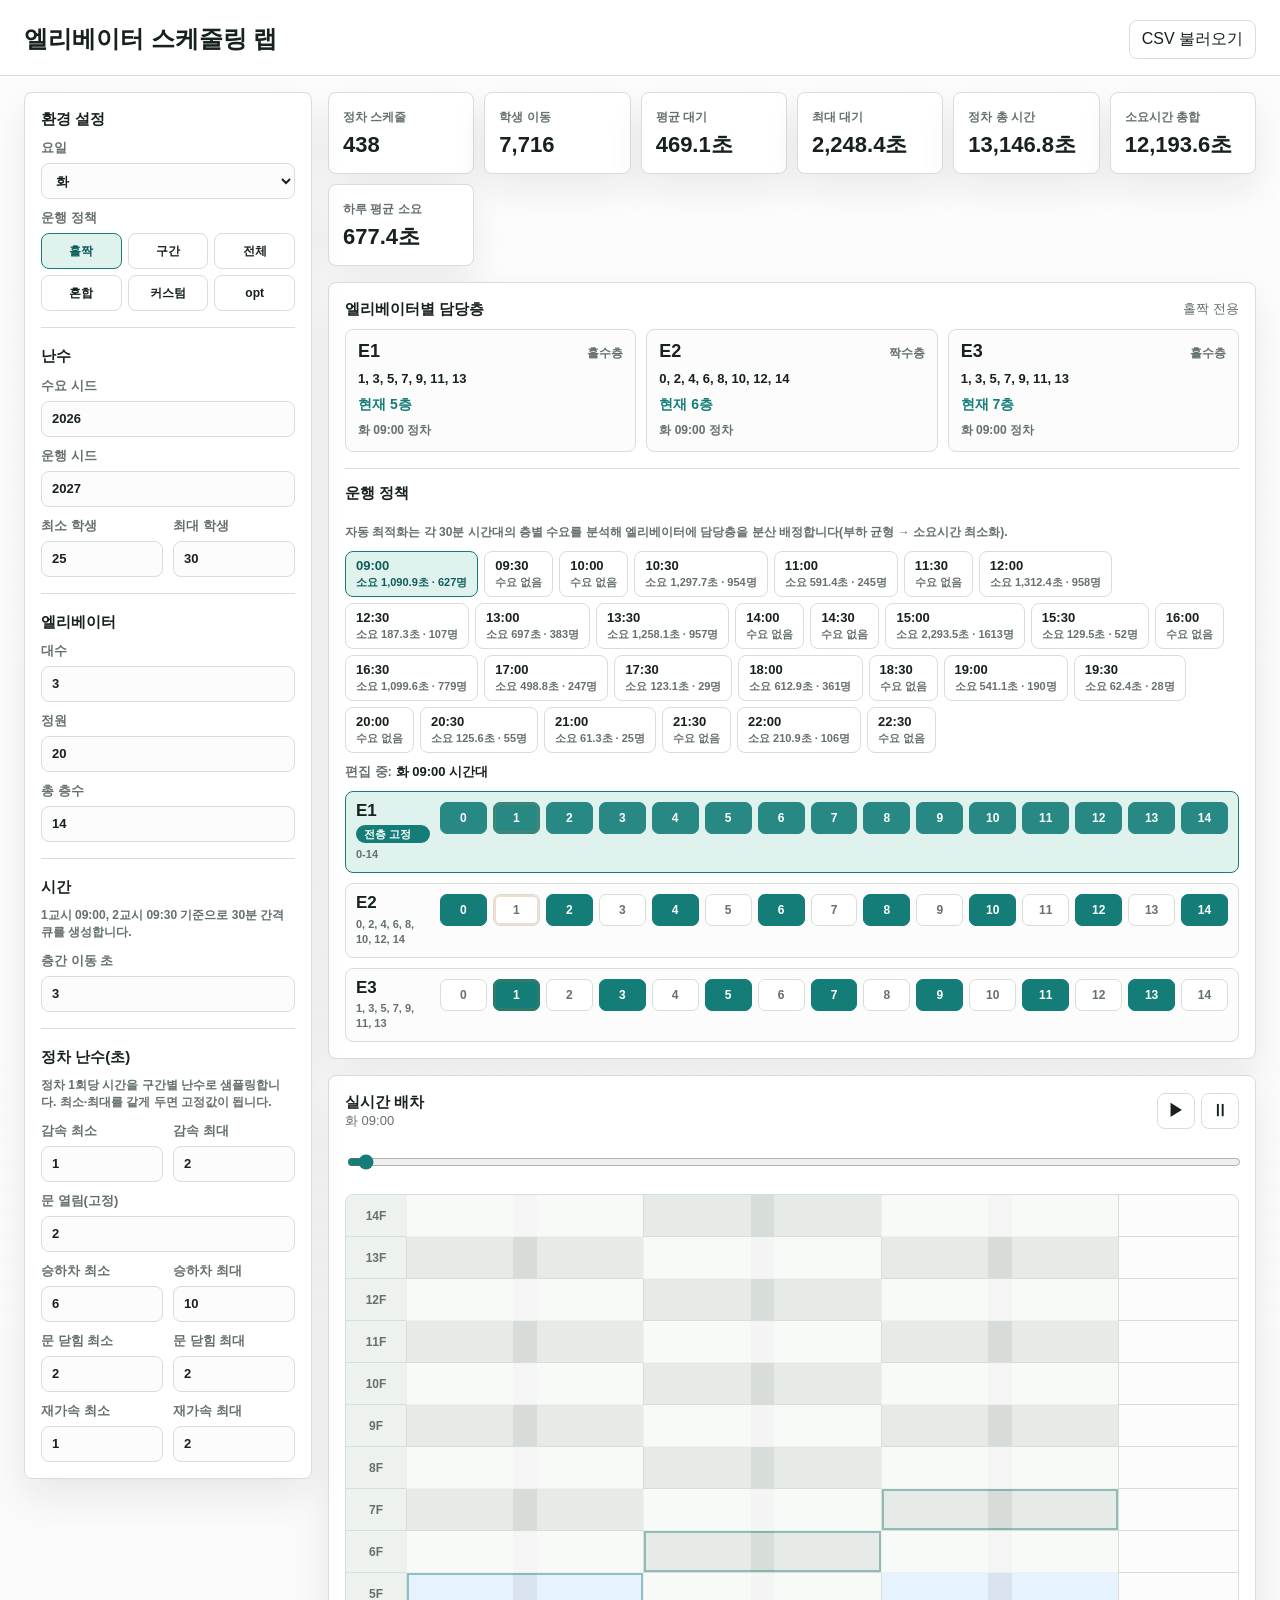
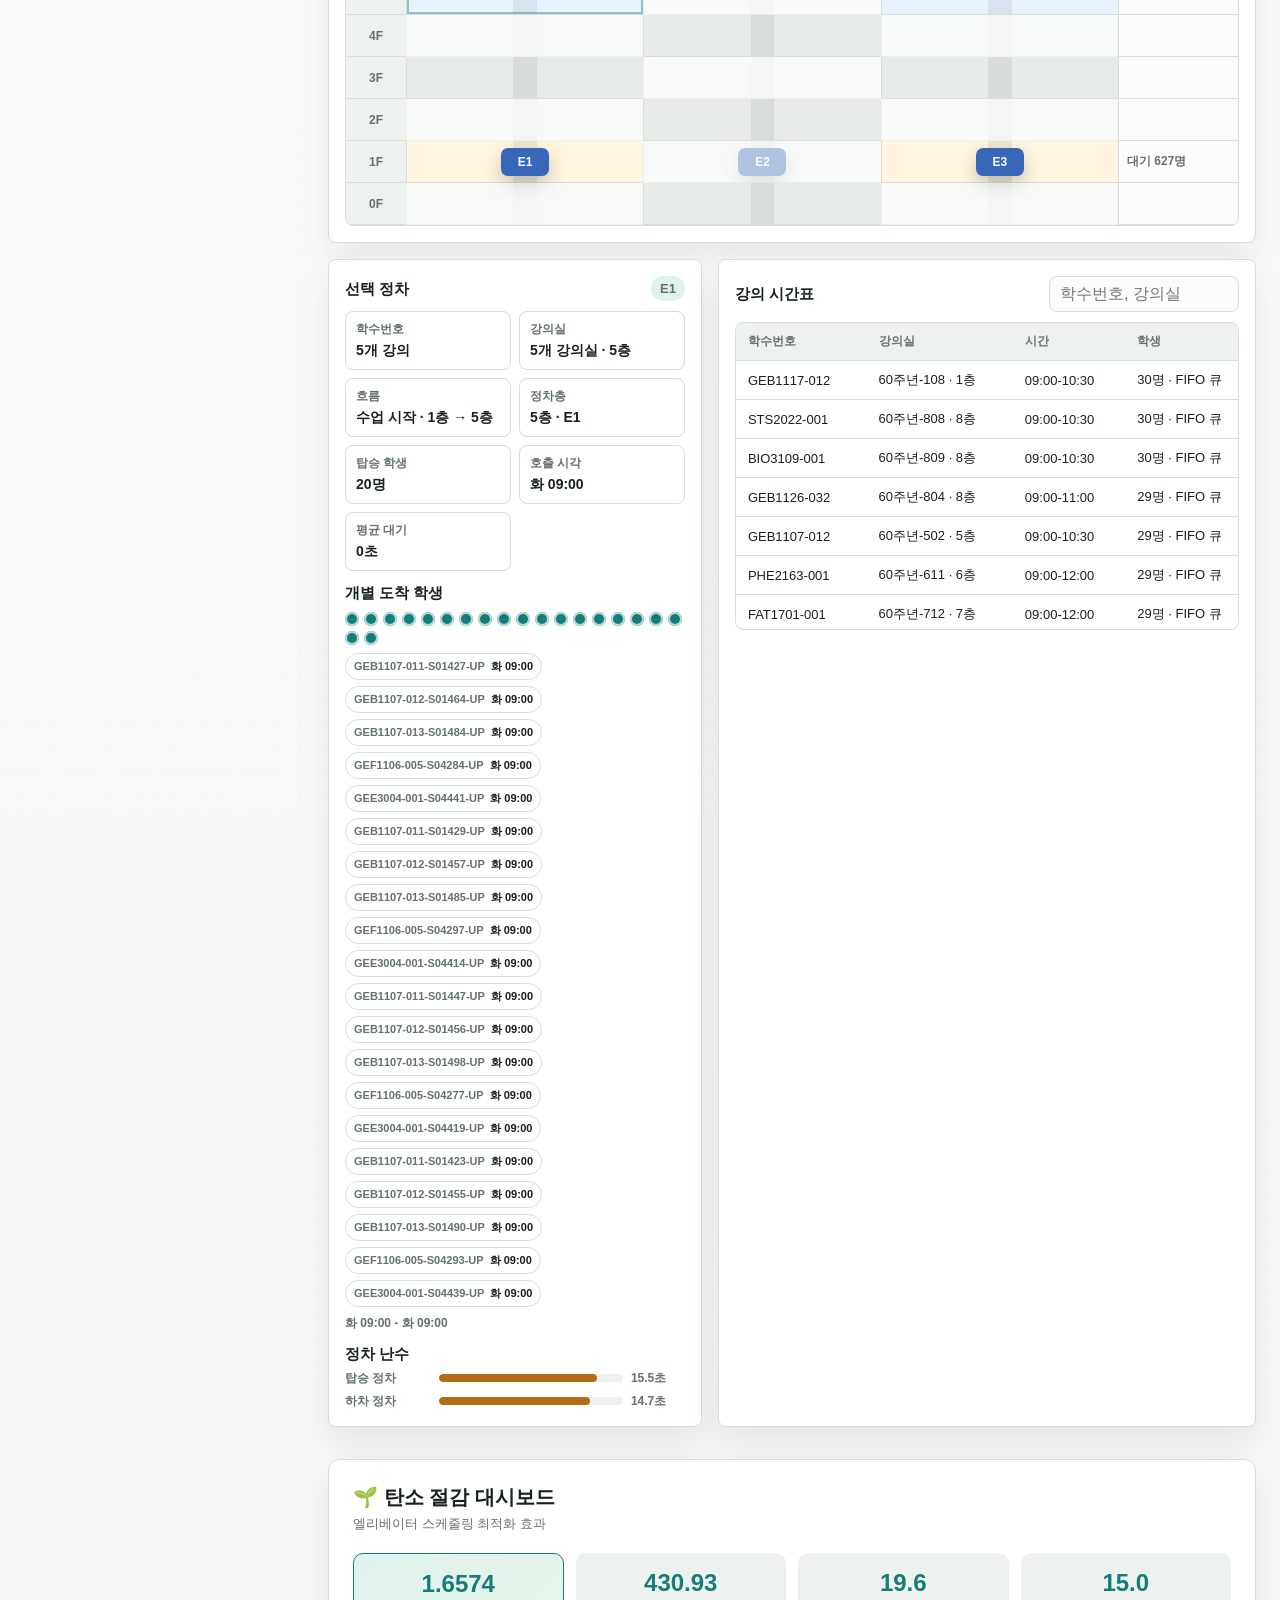
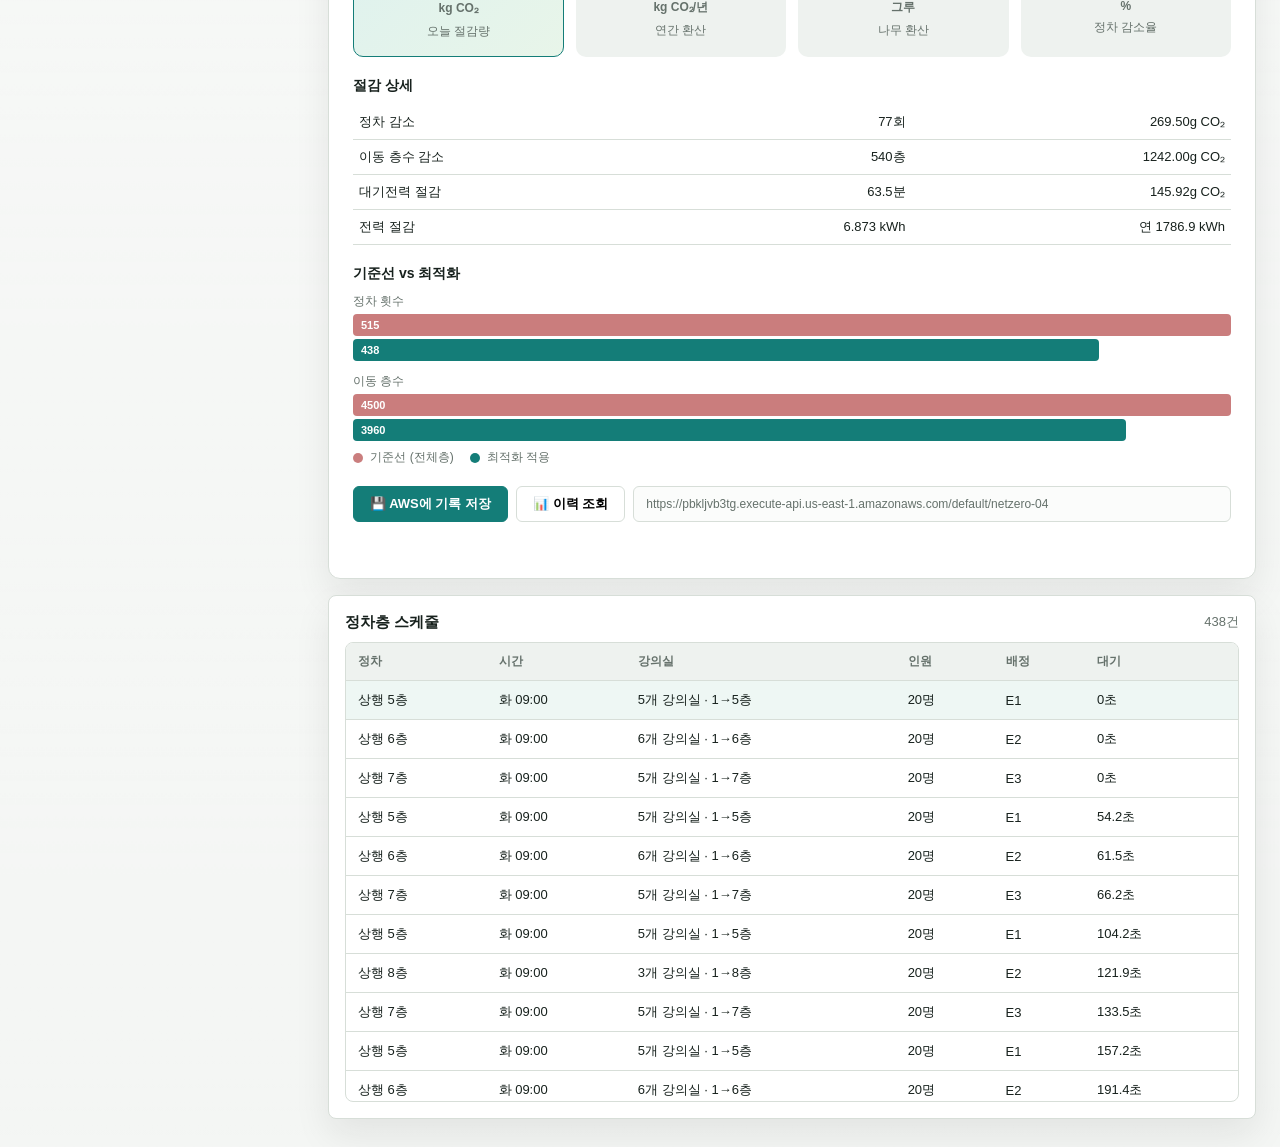
==== src/index.html @ 2a1f19ce "Deploy static site to GitHub Pages" ====
<!doctype html>
<html lang="ko">
  <head>
    <meta charset="utf-8" />
    <meta name="viewport" content="width=device-width, initial-scale=1" />
    <title>엘리베이터 스케줄링 랩</title>
    <link rel="stylesheet" href="styles.css" />
  </head>
  <body>
    <div class="app-shell">
      <header class="topbar">
        <div>
          <h1>엘리베이터 스케줄링 랩</h1>
        </div>
        <div class="top-actions">
          <label class="file-loader">
            <input id="csvFile" type="file" accept=".csv,text/csv" />
            CSV 불러오기
          </label>
        </div>
      </header>

      <main class="workspace">
        <aside class="controls-panel" aria-label="시뮬레이션 설정">
          <section class="control-group">
            <h2>환경 설정</h2>
            <label> 
              요일
              <select id="daySelect">
                <option value="월">월</option>
                <option value="화" selected>화</option>
                <option value="수">수</option>
                <option value="목">목</option>
                <option value="금">금</option>
              </select>
            </label>

            <fieldset>
              <legend>운행 정책</legend>
              <div class="segmented" id="policyButtons">
                <button type="button" data-policy="odd_even" class="active">홀짝</button>
                <button type="button" data-policy="zone">구간</button>
                <button type="button" data-policy="all">전체</button>
                <button type="button" data-policy="priority">혼합</button>
                <button type="button" data-policy="custom">커스텀</button>
                <button type="button" data-policy="opt">opt</button>
              </div>
            </fieldset>
          </section>

          <section class="control-group">
            <h2>난수</h2>
            <label>
              수요 시드
              <input id="seedInput" type="number" value="2026" min="1" step="1" />
            </label>
            <label>
              운행 시드
              <input id="serviceSeedInput" type="number" value="2027" min="1" step="1" />
            </label>
            <div class="range-row">
              <label>
                최소 학생
                <input id="minStudentsInput" type="number" value="25" min="1" max="60" />
              </label>
              <label>
                최대 학생
                <input id="maxStudentsInput" type="number" value="30" min="1" max="80" />
              </label>
            </div>
          </section>

          <section class="control-group">
            <h2>엘리베이터</h2>
            <label>
              대수
              <input id="elevatorCountInput" type="number" value="3" min="1" max="8" />
            </label>
            <label>
              정원
              <input id="capacityInput" type="number" value="20" min="1" max="30" />
            </label>
            <label>
              총 층수
              <input id="totalFloorsInput" type="number" value="14" min="2" max="30" />
            </label>
          </section>

          <section class="control-group">
            <h2>시간</h2>
            <p class="model-note">1교시 09:00, 2교시 09:30 기준으로 30분 간격 큐를 생성합니다.</p>
            <label>
              층간 이동 초
              <input id="travelSecondsInput" type="number" value="3" min="3" max="60" />
            </label>
          </section>

          <section class="control-group">
            <h2>정차 난수(초)</h2>
            <p class="model-note">정차 1회당 시간을 구간별 난수로 샘플링합니다. 최소·최대를 같게 두면 고정값이 됩니다.</p>
            <div class="range-row">
              <label>
                감속 최소
                <input id="decelMinInput" type="number" value="1" min="0" max="60" step="0.5" />
              </label>
              <label>
                감속 최대
                <input id="decelMaxInput" type="number" value="2" min="0" max="60" step="0.5" />
              </label>
            </div>
            <label>
              문 열림(고정)
              <input id="doorOpenInput" type="number" value="2" min="0" max="60" step="0.5" />
            </label>
            <div class="range-row">
              <label>
                승하차 최소
                <input id="transferMinInput" type="number" value="6" min="0" max="120" step="0.5" />
              </label>
              <label>
                승하차 최대
                <input id="transferMaxInput" type="number" value="10" min="0" max="120" step="0.5" />
              </label>
            </div>
            <div class="range-row">
              <label>
                문 닫힘 최소
                <input id="doorCloseMinInput" type="number" value="2" min="0" max="60" step="0.5" />
              </label>
              <label>
                문 닫힘 최대
                <input id="doorCloseMaxInput" type="number" value="2" min="0" max="60" step="0.5" />
              </label>
            </div>
            <div class="range-row">
              <label>
                재가속 최소
                <input id="reaccelMinInput" type="number" value="1" min="0" max="60" step="0.5" />
              </label>
              <label>
                재가속 최대
                <input id="reaccelMaxInput" type="number" value="2" min="0" max="60" step="0.5" />
              </label>
            </div>
          </section>
        </aside>

        <section class="main-stage">
          <div class="metrics-grid" id="metricsGrid"></div>

          <section class="policy-panel">
            <div class="panel-header compact">
              <h2>엘리베이터별 담당층</h2>
              <span id="policyName">-</span>
            </div>
            <div id="elevatorPolicyGrid" class="elevator-policy-grid"></div>
            <div class="policy-editor-block">
              <div class="panel-header compact">
                <h2>운행 정책</h2>
                <div class="custom-actions">
                </div>
              </div>
              <p class="model-note">자동 최적화는 각 30분 시간대의 층별 수요를 분석해 엘리베이터에 담당층을 분산 배정합니다(부하 균형 → 소요시간 최소화).</p>
              <div id="policyEditor" class="policy-editor"></div>
            </div>
          </section>

          <section class="visual-panel">
            <div class="panel-header">
              <div>
                <h2>실시간 배차</h2>
                <p id="currentTimeLabel">-</p>
              </div>
              <div class="playback-controls">
                <button id="playButton" type="button" aria-label="재생">▶</button>
                <button id="pauseButton" type="button" aria-label="정지">Ⅱ</button>
              </div>
            </div>
            <input id="timeSlider" class="time-slider" type="range" min="0" max="1" value="0" />
            <div id="buildingGrid" class="building-grid" aria-label="층별 엘리베이터 위치"></div>
          </section>

          <section class="detail-grid">
            <article class="detail-panel">
              <div class="panel-header compact">
                <h2>선택 정차</h2>
                <span id="selectedBadge" class="status-badge">-</span>
              </div>
              <div id="selectedDetail" class="selected-detail"></div>
            </article>

            <article class="detail-panel">
              <div class="panel-header compact">
                <h2>강의 시간표</h2>
                <input id="courseSearch" class="search-input" type="search" placeholder="학수번호, 강의실" />
              </div>
              <div class="table-wrap compact-table">
                <table>
                  <thead>
                    <tr>
                      <th>학수번호</th>
                      <th>강의실</th>
                      <th>시간</th>
                      <th>학생</th>
                    </tr>
                  </thead>
                  <tbody id="lectureTableBody"></tbody>
                </table>
              </div>
            </article>
          </section>

          <section class="carbon-panel" id="carbonPanel">
            <!-- 탄소 절감 대시보드가 여기에 렌더링됩니다 -->
          </section>

          <section class="assignments-panel">
            <div class="panel-header compact">
              <h2>정차층 스케줄</h2>
              <span id="assignmentCount">0건</span>
            </div>
            <div class="table-wrap">
              <table>
                <thead>
                  <tr>
                    <th>정차</th>
                    <th>시간</th>
                    <th>강의실</th>
                    <th>인원</th>
                    <th>배정</th>
                    <th>대기</th>
                  </tr>
                </thead>
                <tbody id="assignmentTableBody"></tbody>
              </table>
            </div>
          </section>
        </section>
      </main>
    </div>

    <script src="lecture_data.js"></script>
    <script src="optimal_custom.js"></script>
    <script src="carbon.js"></script>
    <script src="app.js"></script>
  </body>
</html>
---- src/styles.css ----
:root {
  --bg: #f4f6f4;
  --surface: #ffffff;
  --surface-soft: #eef2ef;
  --ink: #17211d;
  --muted: #65716b;
  --line: #d7ded8;
  --teal: #147d78;
  --teal-soft: #dff2ee;
  --blue: #3867b7;
  --green: #2f7d45;
  --amber: #b66b16;
  --red: #b44747;
  --shaft: #e6ebe7;
  --shadow: 0 16px 36px rgba(22, 30, 26, 0.08);
  font-family:
    Inter, "Segoe UI", "Noto Sans KR", AppleSDGothicNeo, Arial, sans-serif;
  color: var(--ink);
  background: var(--bg);
}

* {
  box-sizing: border-box;
}

body {
  margin: 0;
  min-width: 320px;
  background:
    linear-gradient(180deg, rgba(255, 255, 255, 0.72), rgba(255, 255, 255, 0)),
    var(--bg);
}

button,
input,
select {
  font: inherit;
}

button {
  cursor: pointer;
}

.app-shell {
  min-height: 100vh;
}

.topbar {
  display: flex;
  align-items: center;
  justify-content: space-between;
  gap: 20px;
  padding: 20px 24px 16px;
  border-bottom: 1px solid var(--line);
  background: rgba(255, 255, 255, 0.88);
  backdrop-filter: blur(12px);
  position: sticky;
  top: 0;
  z-index: 20;
}

.eyebrow {
  margin: 0 0 4px;
  color: var(--teal);
  font-size: 13px;
  font-weight: 700;
}

h1,
h2,
p {
  margin: 0;
}

h1 {
  font-size: 24px;
  line-height: 1.2;
}

h2 {
  font-size: 15px;
  line-height: 1.35;
}

.top-actions {
  display: flex;
  align-items: center;
  gap: 10px;
  flex-wrap: wrap;
  justify-content: flex-end;
}

.file-loader,
.primary-button,
.playback-controls button,
.segmented button {
  min-height: 36px;
  border-radius: 8px;
  border: 1px solid var(--line);
  background: var(--surface);
  color: var(--ink);
  padding: 8px 12px;
}

.file-loader {
  display: inline-flex;
  align-items: center;
  position: relative;
  overflow: hidden;
}

.file-loader input {
  position: absolute;
  inset: 0;
  opacity: 0;
  cursor: pointer;
}

.primary-button {
  border-color: var(--teal);
  background: var(--teal);
  color: #ffffff;
  font-weight: 700;
}

.workspace {
  display: grid;
  grid-template-columns: 288px minmax(0, 1fr);
  gap: 16px;
  padding: 16px 24px 28px;
  align-items: start;
}

.controls-panel,
.visual-panel,
.detail-panel,
.assignments-panel,
.policy-panel,
.metric {
  background: var(--surface);
  border: 1px solid var(--line);
  border-radius: 8px;
  box-shadow: var(--shadow);
  min-width: 0;
}

.controls-panel {
  position: sticky;
  top: 90px;
  padding: 16px;
  display: grid;
  gap: 18px;
}

.control-group {
  display: grid;
  gap: 10px;
  padding-bottom: 16px;
  border-bottom: 1px solid var(--line);
}

.control-group:last-child {
  border-bottom: 0;
  padding-bottom: 0;
}

.control-group label,
fieldset {
  display: grid;
  gap: 6px;
  margin: 0;
  color: var(--muted);
  font-size: 13px;
  font-weight: 700;
}

fieldset {
  border: 0;
  padding: 0;
}

legend {
  padding: 0 0 6px;
}

input,
select {
  min-height: 36px;
  width: 100%;
  border-radius: 8px;
  border: 1px solid var(--line);
  background: #fbfcfb;
  color: var(--ink);
  padding: 7px 10px;
}

input:focus,
select:focus,
button:focus-visible {
  outline: 3px solid rgba(20, 125, 120, 0.22);
  outline-offset: 1px;
}

.range-row {
  display: grid;
  grid-template-columns: 1fr 1fr;
  gap: 10px;
}

.segmented {
  display: grid;
  grid-template-columns: repeat(auto-fit, minmax(72px, 1fr));
  gap: 6px;
}

.segmented button {
  font-size: 12px;
  padding: 7px 8px;
  white-space: nowrap;
}

.segmented button.active {
  border-color: var(--teal);
  background: var(--teal-soft);
  color: #0d5e5b;
  font-weight: 800;
}

.main-stage {
  display: grid;
  gap: 16px;
  min-width: 0;
}

.metrics-grid {
  display: grid;
  grid-template-columns: repeat(auto-fit, minmax(130px, 1fr));
  gap: 10px;
}

.metric {
  min-height: 82px;
  padding: 14px;
  display: grid;
  align-content: center;
  gap: 6px;
}

.metric span {
  color: var(--muted);
  font-size: 12px;
  font-weight: 700;
}

.metric strong {
  font-size: 22px;
  line-height: 1.15;
}

.visual-panel,
.detail-panel,
.assignments-panel,
.policy-panel {
  padding: 16px;
}

.elevator-policy-grid {
  display: grid;
  grid-template-columns: repeat(auto-fit, minmax(140px, 1fr));
  gap: 10px;
}

.elevator-policy-card {
  display: grid;
  gap: 8px;
  min-height: 122px;
  border: 1px solid var(--line);
  border-radius: 8px;
  padding: 12px;
  background: #fbfcfb;
}

.elevator-policy-card > div {
  display: flex;
  align-items: baseline;
  justify-content: space-between;
  gap: 8px;
}

.elevator-policy-card strong {
  font-size: 18px;
  line-height: 1.1;
}

.elevator-policy-card span,
.elevator-policy-card small {
  color: var(--muted);
  font-size: 12px;
  font-weight: 800;
}

.elevator-policy-card p {
  color: var(--ink);
  font-size: 13px;
  font-weight: 800;
  line-height: 1.35;
  min-height: 18px;
}

.elevator-policy-card b {
  color: var(--teal);
  font-size: 14px;
}

.policy-editor-block {
  display: grid;
  gap: 10px;
  margin-top: 16px;
  padding-top: 14px;
  border-top: 1px solid var(--line);
}

.policy-editor {
  display: grid;
  gap: 10px;
}

.custom-actions {
  display: flex;
  align-items: center;
  gap: 10px;
  flex-wrap: wrap;
  justify-content: flex-end;
}

.optimize-button {
  min-height: 32px;
  border: 1px solid var(--teal);
  border-radius: 8px;
  background: var(--teal);
  color: #ffffff;
  padding: 6px 12px;
  font-size: 13px;
  font-weight: 800;
}

.period-tabs {
  display: flex;
  flex-wrap: wrap;
  gap: 6px;
}

.period-tab {
  display: grid;
  gap: 2px;
  min-height: 44px;
  border: 1px solid var(--line);
  border-radius: 8px;
  background: var(--surface);
  color: var(--ink);
  padding: 6px 10px;
  font-size: 13px;
  font-weight: 800;
  text-align: left;
}

.period-tab small {
  color: var(--muted);
  font-size: 11px;
  font-weight: 700;
}

.period-tab.active {
  border-color: var(--teal);
  background: var(--teal-soft);
  color: #0d5e5b;
}

.period-tab.active small {
  color: #0d5e5b;
}

.period-tab.overridden {
  border-color: var(--amber);
}

.period-editing-label {
  display: flex;
  align-items: center;
  justify-content: space-between;
  gap: 10px;
  flex-wrap: wrap;
  color: var(--muted);
  font-size: 13px;
  font-weight: 700;
}

.period-editing-label strong {
  color: var(--ink);
}

.period-reset {
  min-height: 30px;
  border: 1px solid var(--amber);
  border-radius: 7px;
  background: var(--surface);
  color: var(--amber);
  padding: 4px 10px;
  font-size: 12px;
  font-weight: 800;
}

.policy-editor-row {
  display: grid;
  grid-template-columns: 74px minmax(0, 1fr);
  gap: 10px;
  align-items: start;
  border: 1px solid var(--line);
  border-radius: 8px;
  padding: 10px;
  background: #fbfcfb;
}

.policy-editor-label {
  display: grid;
  gap: 4px;
  min-width: 0;
}

.policy-editor-label strong {
  font-size: 17px;
  line-height: 1.1;
}

.policy-editor-label span {
  color: var(--muted);
  font-size: 11px;
  font-weight: 800;
  line-height: 1.35;
  overflow-wrap: anywhere;
}

.floor-toggle-grid {
  display: grid;
  grid-template-columns: repeat(auto-fit, minmax(36px, 1fr));
  gap: 6px;
  min-width: 0;
}

.floor-toggle {
  min-height: 32px;
  border: 1px solid var(--line);
  border-radius: 7px;
  background: var(--surface);
  color: var(--muted);
  padding: 0 4px;
  font-size: 12px;
  font-weight: 900;
}

.floor-toggle.active {
  border-color: var(--teal);
  background: var(--teal);
  color: #ffffff;
}

.floor-toggle.lobby {
  box-shadow: inset 0 0 0 2px rgba(182, 107, 22, 0.22);
}

.floor-toggle:disabled {
  cursor: default;
  opacity: 0.9;
}

.policy-editor-row.universal {
  border-color: var(--teal);
  background: var(--teal-soft);
}

.universal-badge {
  display: inline-block;
  border-radius: 999px;
  background: var(--teal);
  color: #ffffff !important;
  padding: 2px 8px;
  font-size: 11px;
  font-weight: 800;
}

.coverage-warning {
  color: var(--red) !important;
  font-weight: 900;
}

.panel-header {
  display: flex;
  align-items: center;
  justify-content: space-between;
  gap: 14px;
  margin-bottom: 12px;
}

.panel-header p,
.panel-header span {
  color: var(--muted);
  font-size: 13px;
}

.panel-header.compact {
  margin-bottom: 10px;
}

.playback-controls {
  display: flex;
  align-items: center;
  gap: 6px;
}

.playback-controls button {
  width: 38px;
  height: 36px;
  padding: 0;
  display: inline-grid;
  place-items: center;
  font-weight: 800;
}

.time-slider {
  accent-color: var(--teal);
  margin-bottom: 14px;
}

.building-grid {
  display: grid;
  grid-template-columns: 60px repeat(var(--elevator-count, 4), minmax(56px, 1fr)) minmax(90px, 120px);
  border: 1px solid var(--line);
  border-radius: 8px;
  overflow: hidden;
  background: #fbfcfb;
}

.floor-cell,
.shaft-cell,
.waiting-cell {
  min-height: 42px;
  border-bottom: 1px solid var(--line);
}

.floor-cell {
  display: grid;
  place-items: center;
  background: var(--surface-soft);
  color: var(--muted);
  font-size: 12px;
  font-weight: 800;
}

.shaft-cell {
  position: relative;
  display: grid;
  place-items: center;
  border-left: 1px solid var(--line);
  background:
    linear-gradient(90deg, transparent 0 45%, rgba(23, 33, 29, 0.07) 45% 55%, transparent 55%),
    var(--shaft);
}

.shaft-cell.highlight-origin {
  background:
    linear-gradient(90deg, transparent 0 45%, rgba(23, 33, 29, 0.07) 45% 55%, transparent 55%),
    #fff4df;
}

.shaft-cell.highlight-destination {
  background:
    linear-gradient(90deg, transparent 0 45%, rgba(23, 33, 29, 0.07) 45% 55%, transparent 55%),
    #e7f2ff;
}

.shaft-cell.out-of-service {
  opacity: 0.38;
  background:
    linear-gradient(90deg, transparent 0 45%, rgba(23, 33, 29, 0.05) 45% 55%, transparent 55%),
    #f4f6f4;
}

.shaft-cell.scheduled-stop {
  box-shadow: inset 0 0 0 2px rgba(20, 125, 120, 0.42);
}

.waiting-cell {
  display: grid;
  align-items: center;
  border-left: 1px solid var(--line);
  padding: 0 8px;
  color: var(--muted);
  font-size: 12px;
  font-weight: 700;
}

.elevator-car {
  width: min(48px, 84%);
  height: 28px;
  border-radius: 7px;
  display: grid;
  place-items: center;
  color: #ffffff;
  font-size: 12px;
  font-weight: 900;
  box-shadow: 0 8px 18px rgba(23, 33, 29, 0.22);
}

.elevator-car.idle {
  background: var(--muted);
}

.elevator-car.moving {
  background: var(--blue);
}

.elevator-car.boarding {
  background: var(--amber);
}

.elevator-car.exiting {
  background: var(--green);
}

.detail-grid {
  display: grid;
  grid-template-columns: minmax(300px, 0.82fr) minmax(360px, 1.18fr);
  gap: 16px;
}

.status-badge {
  border-radius: 999px;
  background: var(--teal-soft);
  color: #0d5e5b;
  padding: 5px 9px;
  font-weight: 800;
}

.selected-detail {
  display: grid;
  gap: 12px;
}

.detail-kv {
  display: grid;
  grid-template-columns: repeat(2, minmax(0, 1fr));
  gap: 8px;
}

.kv-item {
  border: 1px solid var(--line);
  border-radius: 8px;
  padding: 9px 10px;
  min-height: 58px;
  display: grid;
  align-content: center;
  gap: 4px;
}

.kv-item span {
  color: var(--muted);
  font-size: 12px;
  font-weight: 700;
}

.kv-item strong {
  font-size: 14px;
}

.student-stream {
  display: grid;
  gap: 8px;
}

.panel-header-note {
  color: var(--muted);
  font-size: 12px;
  font-weight: 700;
}

.model-note {
  color: var(--muted);
  font-size: 12px;
  font-weight: 700;
  line-height: 1.45;
}

.student-dots {
  display: flex;
  flex-wrap: wrap;
  gap: 5px;
}

.student-dot {
  width: 14px;
  height: 14px;
  border-radius: 50%;
  background: var(--teal);
  box-shadow: inset 0 0 0 2px rgba(255, 255, 255, 0.7);
}

.student-list {
  display: flex;
  flex-wrap: wrap;
  gap: 6px;
}

.student-pill {
  display: inline-flex;
  align-items: center;
  gap: 6px;
  max-width: 100%;
  border: 1px solid var(--line);
  border-radius: 999px;
  padding: 5px 8px;
  color: var(--muted);
  font-size: 11px;
  font-weight: 800;
}

.student-pill b {
  color: var(--ink);
  font-weight: 900;
}

.service-bars {
  display: grid;
  gap: 6px;
}

.service-bar {
  display: grid;
  grid-template-columns: 86px minmax(0, 1fr) 54px;
  gap: 8px;
  align-items: center;
  color: var(--muted);
  font-size: 12px;
  font-weight: 700;
}

.bar-track {
  height: 8px;
  border-radius: 999px;
  background: var(--surface-soft);
  overflow: hidden;
}

.bar-fill {
  height: 100%;
  border-radius: inherit;
  background: var(--amber);
}

.search-input {
  max-width: 190px;
}

.table-wrap {
  overflow: auto;
  max-height: 460px;
  border: 1px solid var(--line);
  border-radius: 8px;
  min-width: 0;
}

.compact-table {
  max-height: 308px;
}

table {
  width: 100%;
  border-collapse: collapse;
  min-width: 620px;
}

.compact-table table {
  min-width: 520px;
}

th,
td {
  padding: 10px 12px;
  border-bottom: 1px solid var(--line);
  text-align: left;
  font-size: 13px;
  white-space: nowrap;
}

th {
  position: sticky;
  top: 0;
  z-index: 1;
  background: var(--surface-soft);
  color: var(--muted);
  font-size: 12px;
}

tbody tr {
  cursor: pointer;
}

tbody tr:hover,
tbody tr.selected {
  background: #eef7f4;
}

.empty-state {
  padding: 16px;
  color: var(--muted);
  font-size: 13px;
}

@media (max-width: 1180px) {
  .workspace {
    grid-template-columns: 1fr;
  }

  .controls-panel {
    position: static;
    grid-template-columns: repeat(4, minmax(180px, 1fr));
    align-items: start;
  }

  .control-group {
    border-bottom: 0;
    padding-bottom: 0;
  }

  .metrics-grid {
    grid-template-columns: repeat(3, minmax(140px, 1fr));
  }
}

@media (max-width: 820px) {
  .topbar,
  .workspace {
    padding-left: 14px;
    padding-right: 14px;
  }

  .topbar {
    align-items: flex-start;
    flex-direction: column;
  }

  .controls-panel,
  .detail-grid,
  .metrics-grid,
  .elevator-policy-grid {
    grid-template-columns: 1fr;
  }

  .policy-editor-row {
    grid-template-columns: 1fr;
  }

  .building-grid {
    grid-template-columns: 48px repeat(var(--elevator-count, 4), minmax(42px, 1fr)) 76px;
  }

  .floor-cell,
  .shaft-cell,
  .waiting-cell {
    min-height: 38px;
  }

  .elevator-car {
    height: 24px;
    font-size: 11px;
  }
}


/* === 탄소 절감 대시보드 === */
.carbon-panel {
  margin-top: 16px;
}

.carbon-dashboard {
  background: var(--surface);
  border-radius: 12px;
  padding: 24px;
  box-shadow: var(--shadow);
  border: 1px solid var(--line);
}

.carbon-header h2 {
  font-size: 20px;
  margin-bottom: 4px;
}

.carbon-subtitle {
  color: var(--muted);
  font-size: 13px;
}

.carbon-metrics {
  display: grid;
  grid-template-columns: repeat(auto-fit, minmax(140px, 1fr));
  gap: 12px;
  margin: 20px 0;
}

.carbon-metric {
  background: var(--surface-soft);
  border-radius: 10px;
  padding: 16px 12px;
  text-align: center;
  display: flex;
  flex-direction: column;
  gap: 2px;
}

.carbon-metric.primary {
  background: linear-gradient(135deg, #dff2ee, #e8f5e9);
  border: 1px solid var(--teal);
}

.carbon-metric .metric-value {
  font-size: 24px;
  font-weight: 700;
  color: var(--teal);
}

.carbon-metric .metric-unit {
  font-size: 12px;
  color: var(--muted);
  font-weight: 600;
}

.carbon-metric .metric-label {
  font-size: 12px;
  color: var(--muted);
  margin-top: 4px;
}

.carbon-details {
  margin: 20px 0;
}

.carbon-details h3,
.carbon-comparison h3 {
  font-size: 14px;
  margin-bottom: 10px;
  color: var(--ink);
}

.carbon-table {
  width: 100%;
  border-collapse: collapse;
  font-size: 13px;
}

.carbon-table tr {
  border-bottom: 1px solid var(--line);
}

.carbon-table td {
  padding: 8px 6px;
}

.carbon-table .right {
  text-align: right;
  font-variant-numeric: tabular-nums;
}

.carbon-comparison {
  margin: 20px 0;
}

.comparison-bars {
  display: flex;
  flex-direction: column;
  gap: 12px;
}

.bar-group {
  display: flex;
  flex-direction: column;
  gap: 4px;
}

.bar-label {
  font-size: 12px;
  color: var(--muted);
}

.bar-container {
  display: flex;
  flex-direction: column;
  gap: 3px;
}

.bar {
  height: 22px;
  border-radius: 4px;
  display: flex;
  align-items: center;
  padding: 0 8px;
  font-size: 11px;
  font-weight: 600;
  color: white;
  transition: width 0.5s ease;
}

.bar.baseline {
  background: var(--red);
  opacity: 0.7;
}

.bar.optimized {
  background: var(--teal);
}

.bar-legend {
  display: flex;
  gap: 16px;
  margin-top: 8px;
  font-size: 12px;
  color: var(--muted);
}

.dot {
  display: inline-block;
  width: 10px;
  height: 10px;
  border-radius: 50%;
  margin-right: 4px;
  vertical-align: middle;
}

.dot.baseline {
  background: var(--red);
  opacity: 0.7;
}

.dot.optimized {
  background: var(--teal);
}

.carbon-actions {
  display: flex;
  flex-wrap: wrap;
  gap: 8px;
  margin-top: 20px;
  align-items: center;
}

.carbon-btn {
  padding: 8px 16px;
  border-radius: 6px;
  border: 1px solid var(--line);
  background: var(--surface);
  font-size: 13px;
  font-weight: 600;
  transition: all 0.15s;
}

.carbon-btn:hover {
  background: var(--surface-soft);
}

.carbon-btn.save {
  background: var(--teal);
  color: white;
  border-color: var(--teal);
}

.carbon-btn.save:hover {
  opacity: 0.9;
}

.carbon-api-input {
  flex: 1;
  min-width: 200px;
  padding: 8px 12px;
  border: 1px solid var(--line);
  border-radius: 6px;
  font-size: 12px;
  color: var(--muted);
}

.carbon-api-input:focus {
  outline: none;
  border-color: var(--teal);
}

.carbon-status {
  margin-top: 12px;
  padding: 8px;
  font-size: 12px;
  color: var(--teal);
  min-height: 20px;
  line-height: 1.5;
}
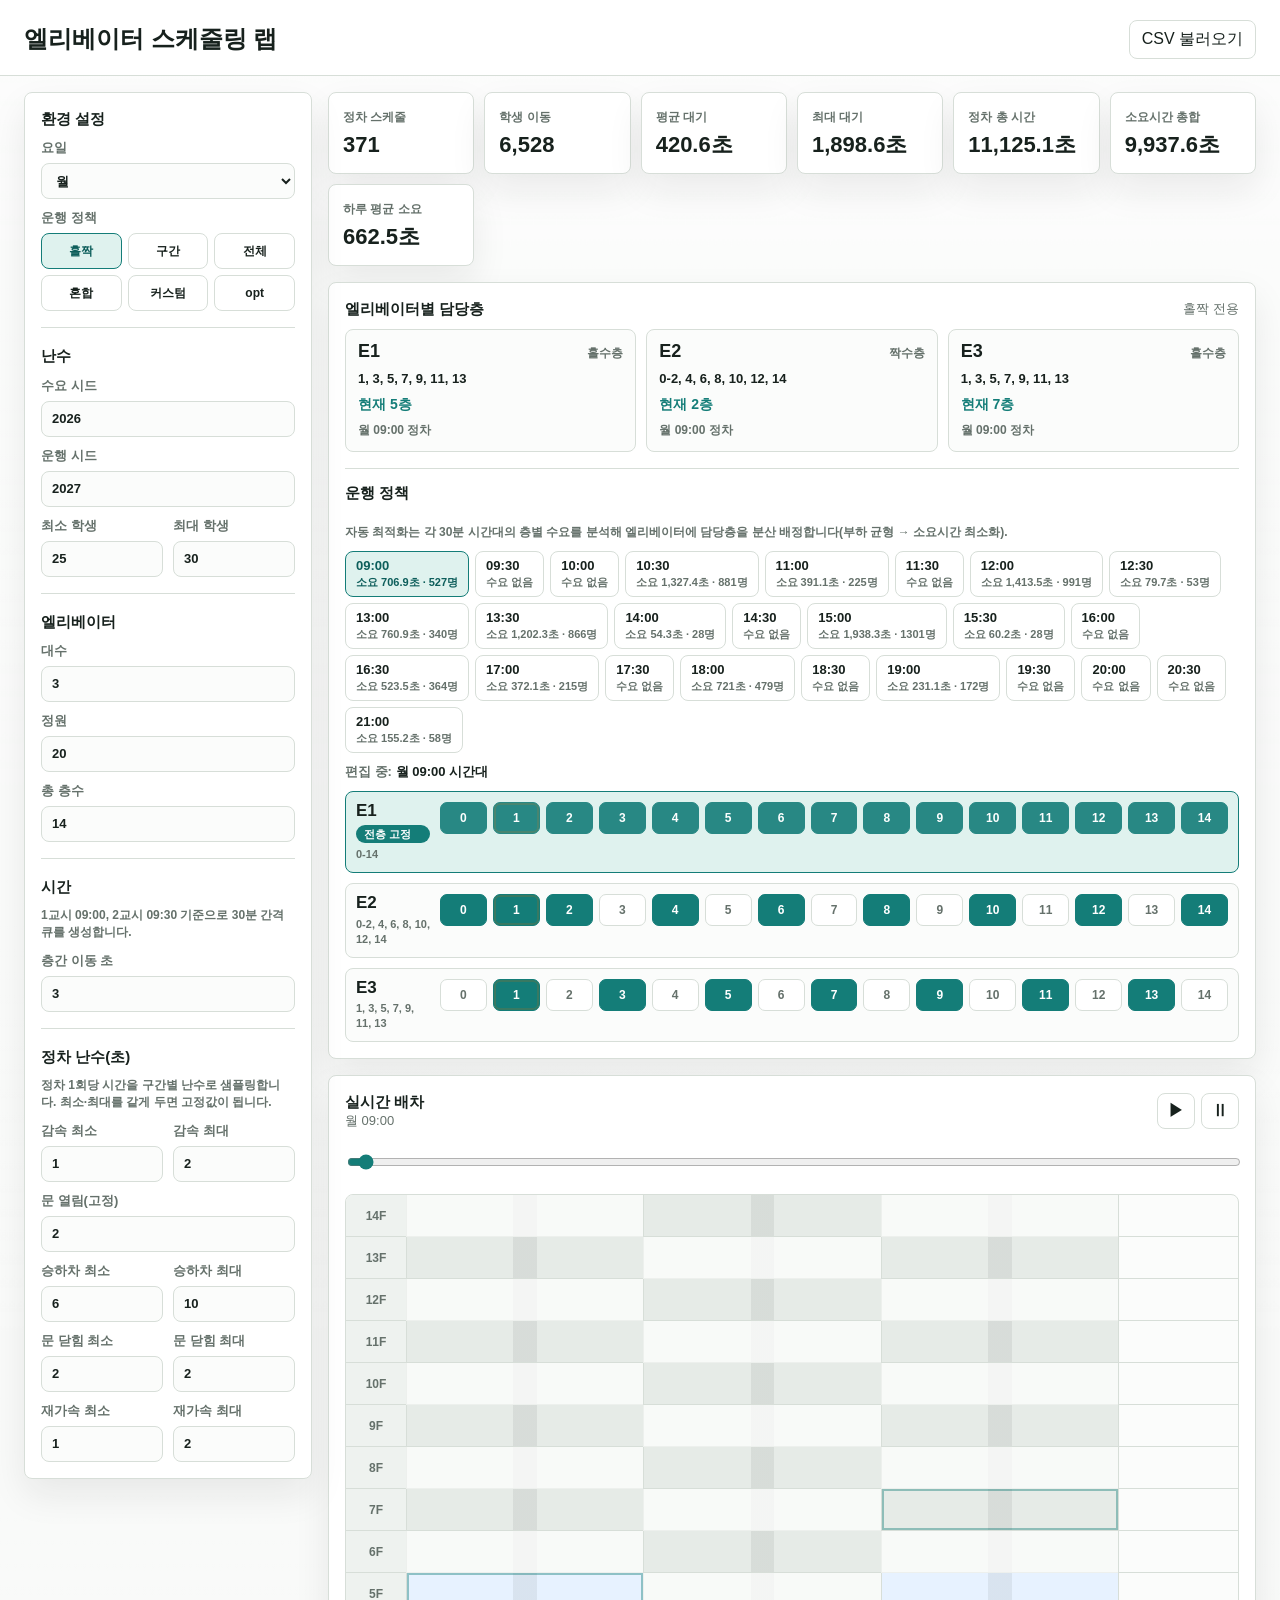
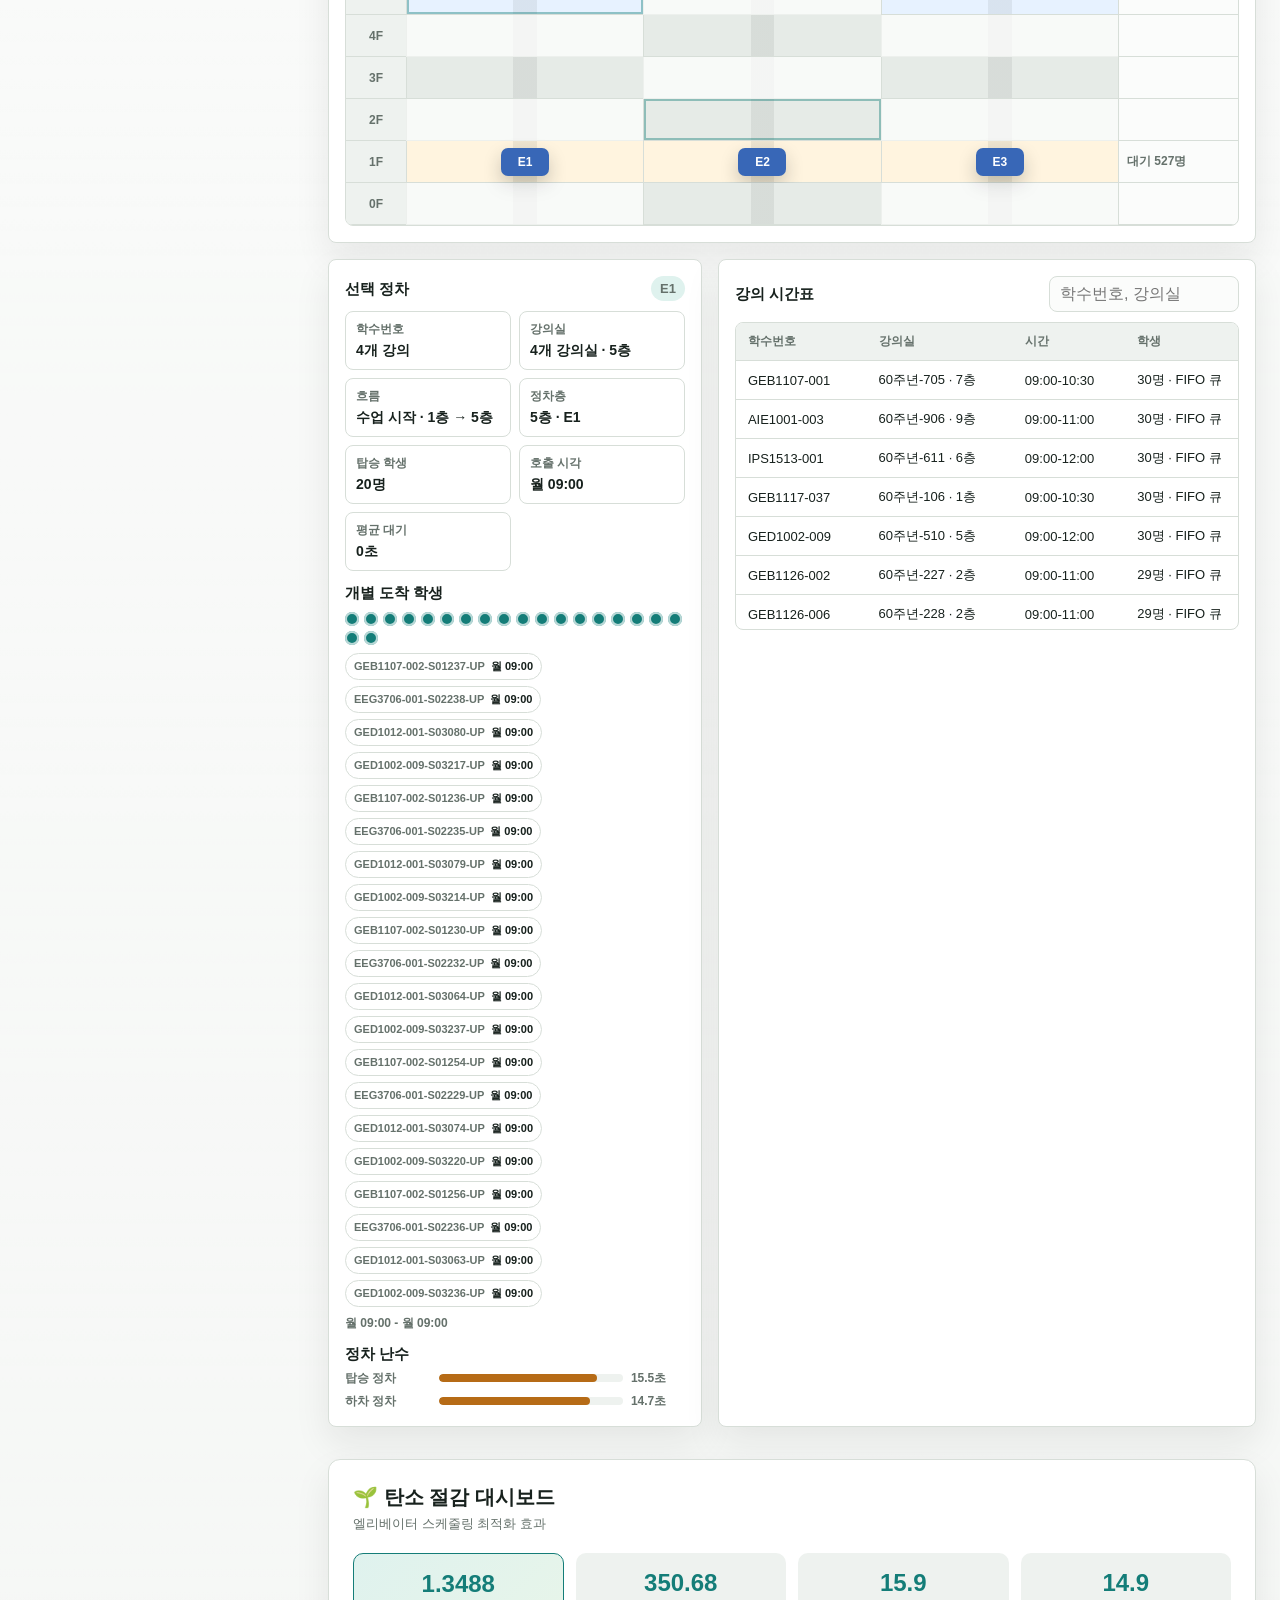
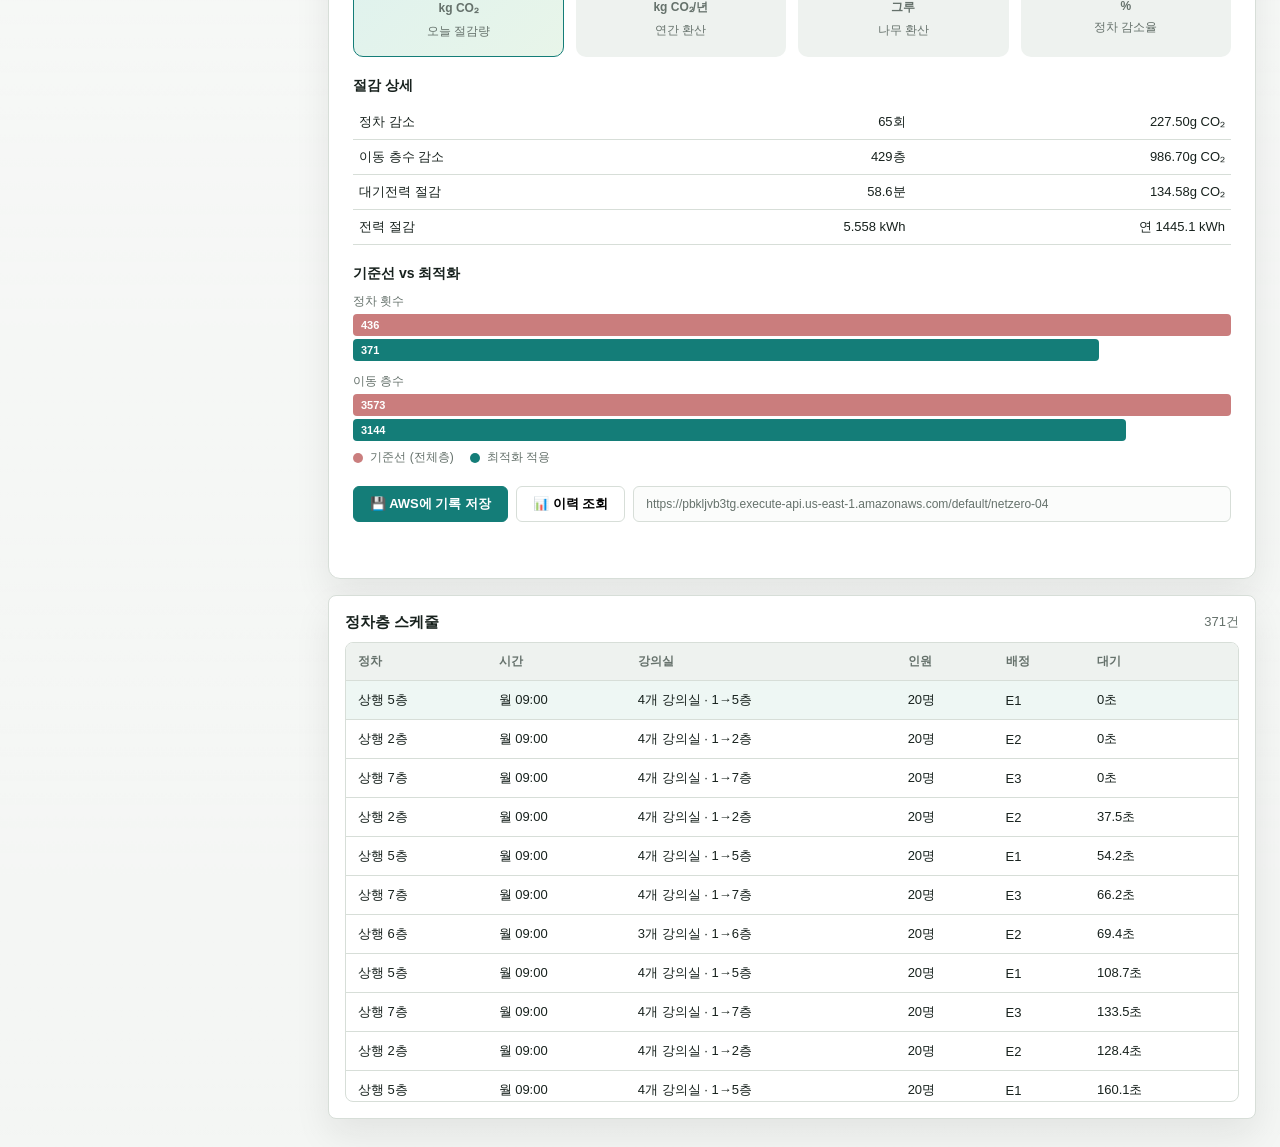
==== commit 73e3f56e: "Set Monday default and include lobby floor in policies" ====
--- a/src/index.html
+++ b/src/index.html
@@ -27,8 +27,8 @@
             <label> 
               요일
               <select id="daySelect">
-                <option value="월">월</option>
-                <option value="화" selected>화</option>
+                <option value="월" selected>월</option>
+                <option value="화">화</option>
                 <option value="수">수</option>
                 <option value="목">목</option>
                 <option value="금">금</option>
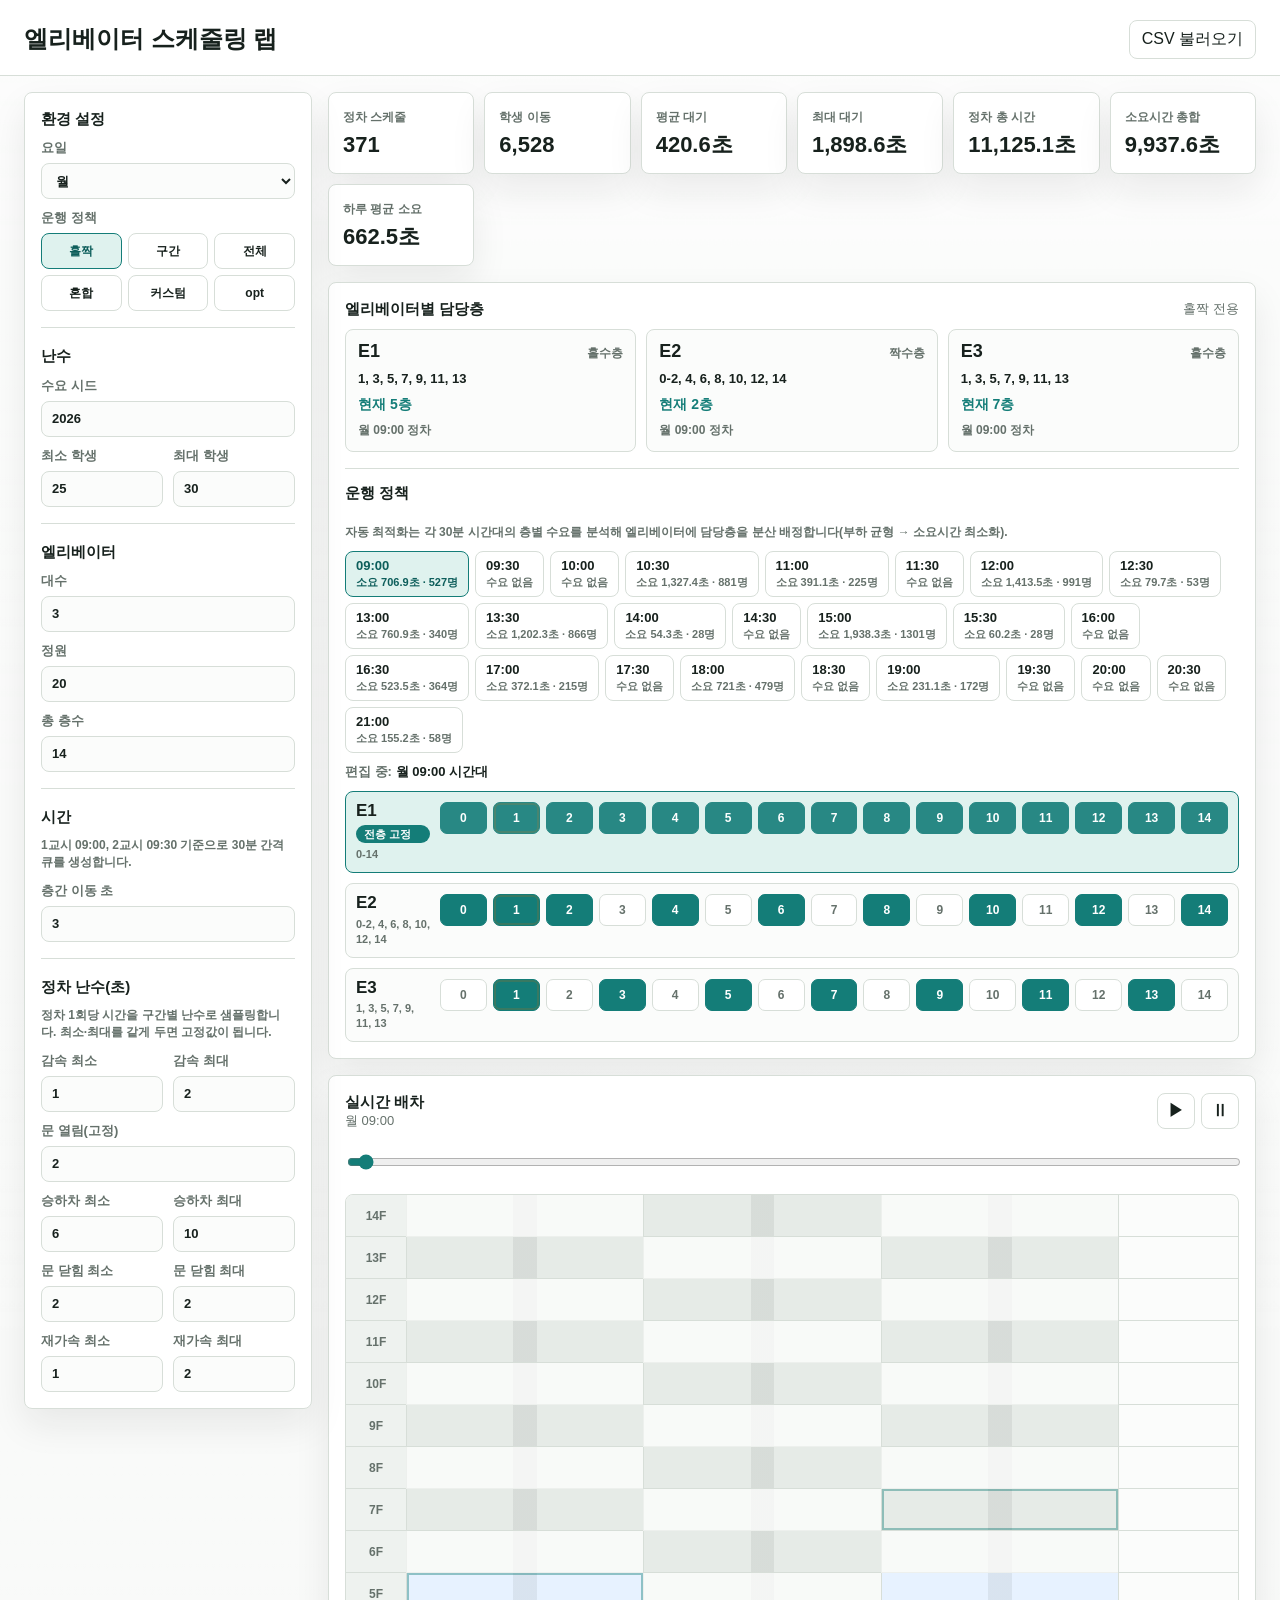
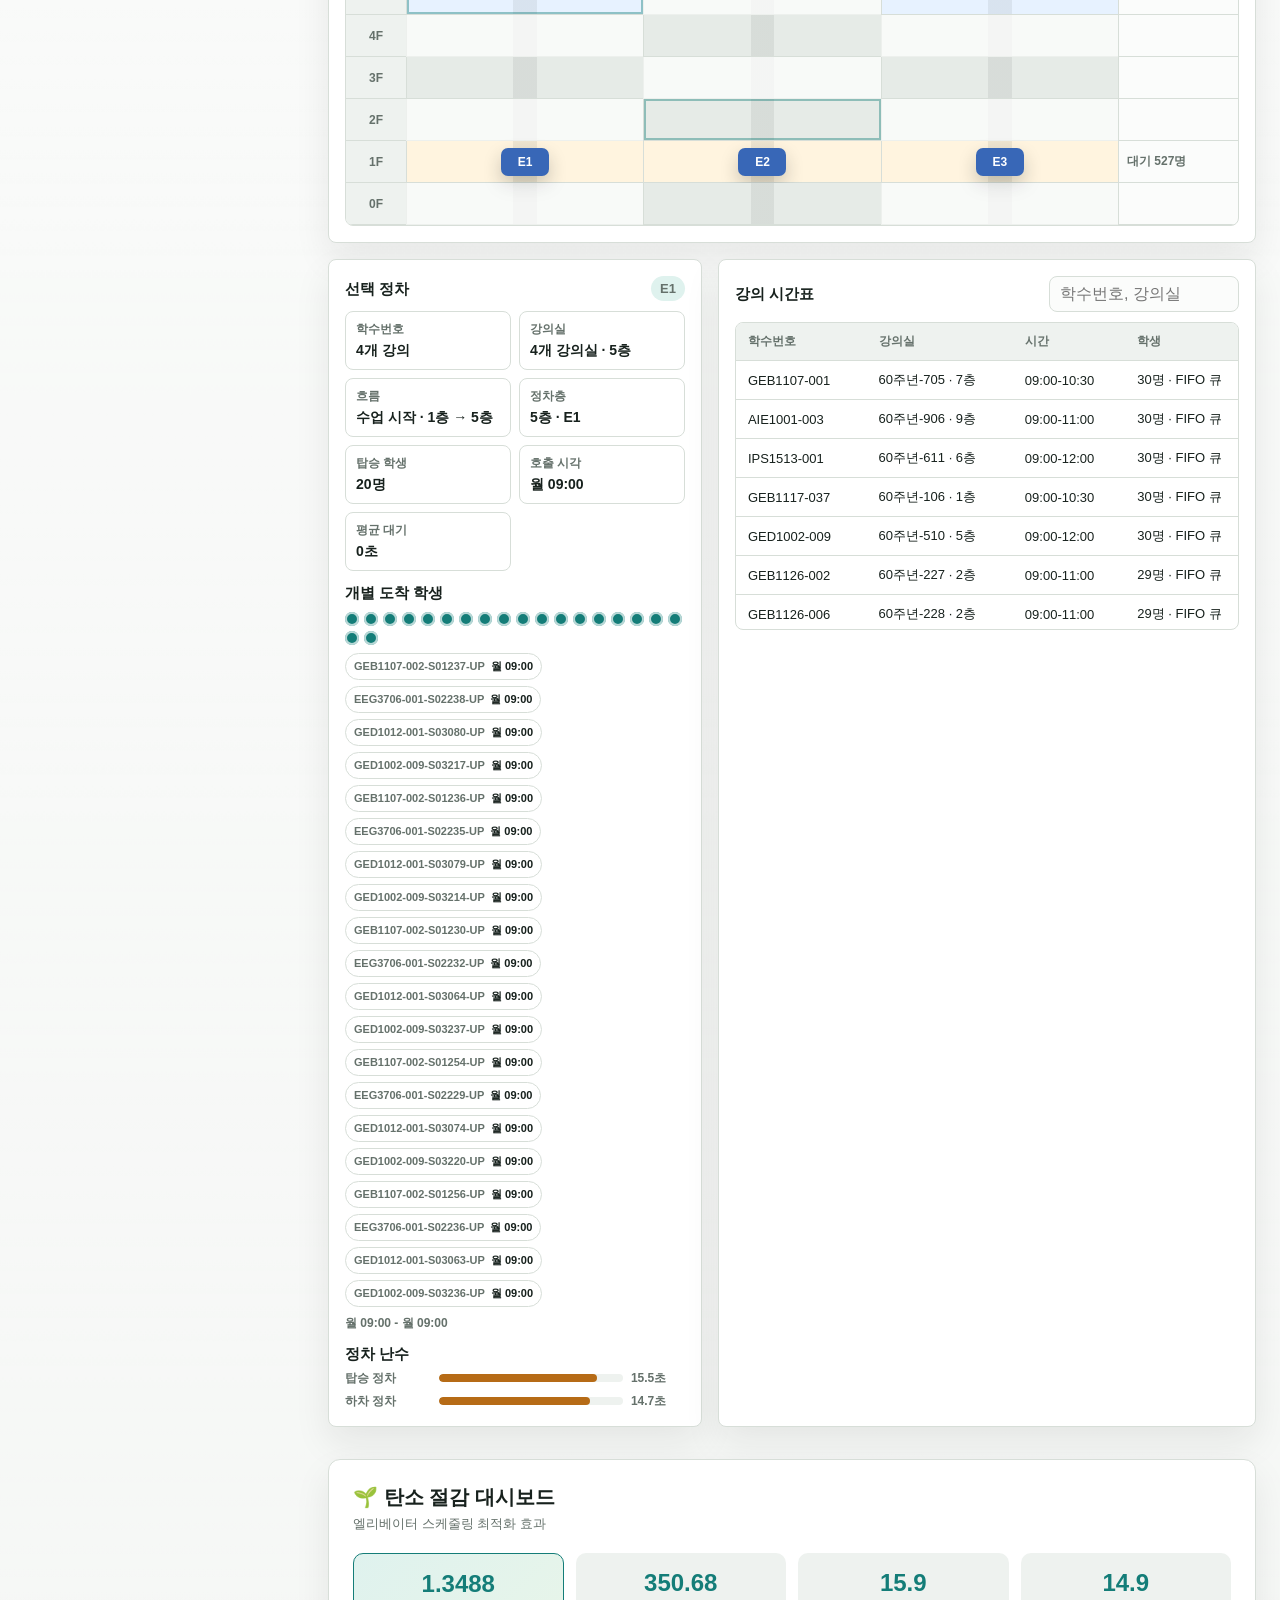
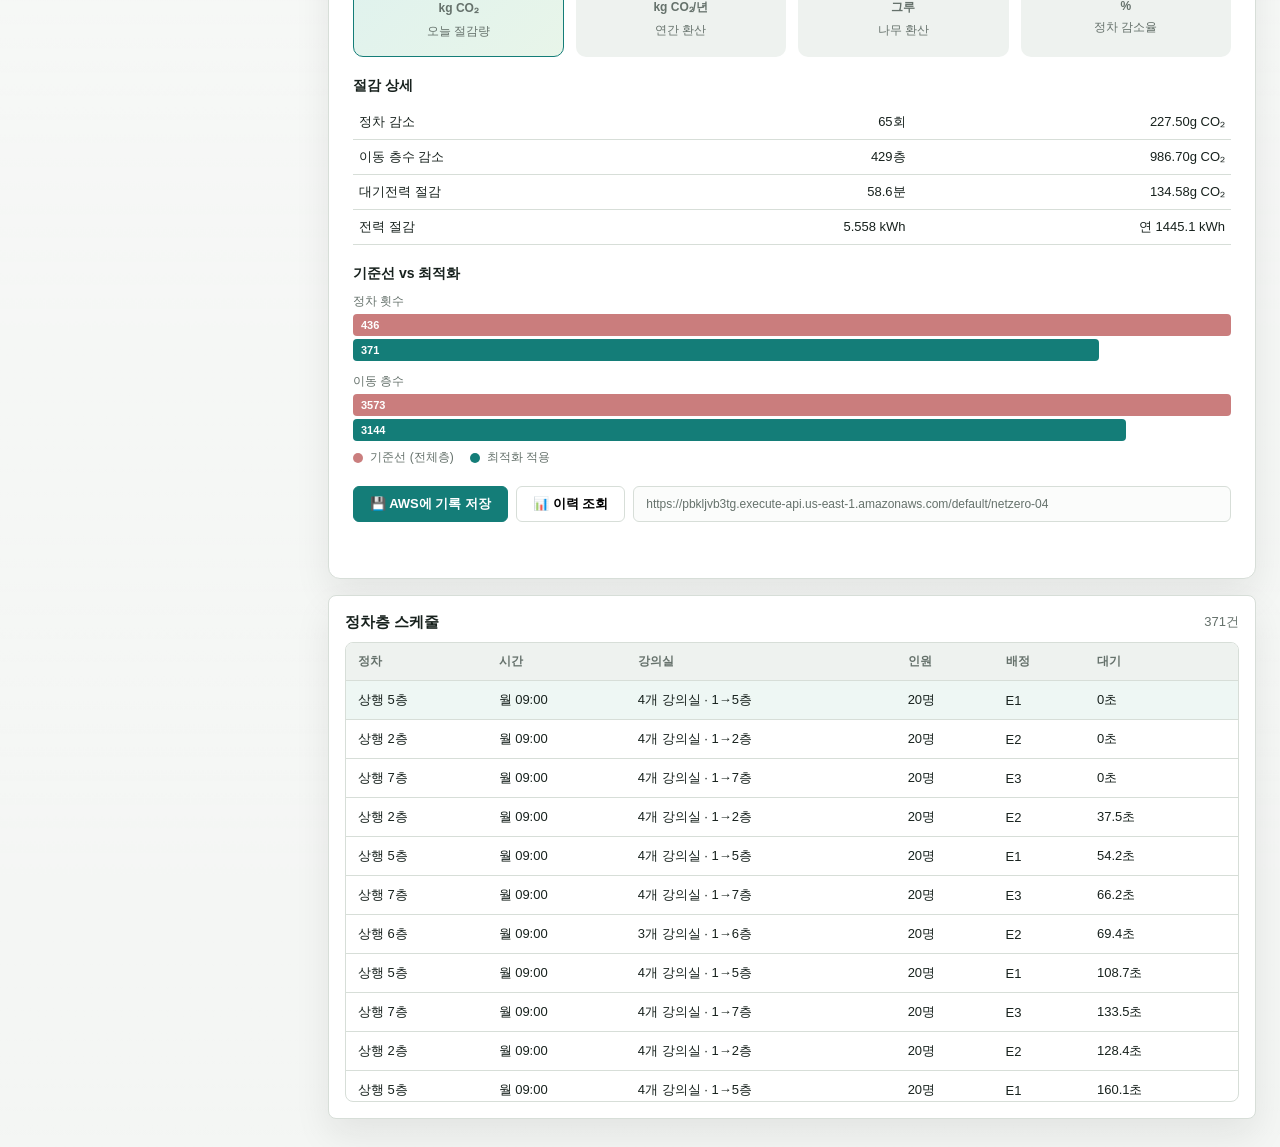
==== commit 8e4f8df6: "Remove service seed control and include lobby in opt" ====
--- a/src/index.html
+++ b/src/index.html
@@ -54,10 +54,6 @@
               수요 시드
               <input id="seedInput" type="number" value="2026" min="1" step="1" />
             </label>
-            <label>
-              운행 시드
-              <input id="serviceSeedInput" type="number" value="2027" min="1" step="1" />
-            </label>
             <div class="range-row">
               <label>
                 최소 학생
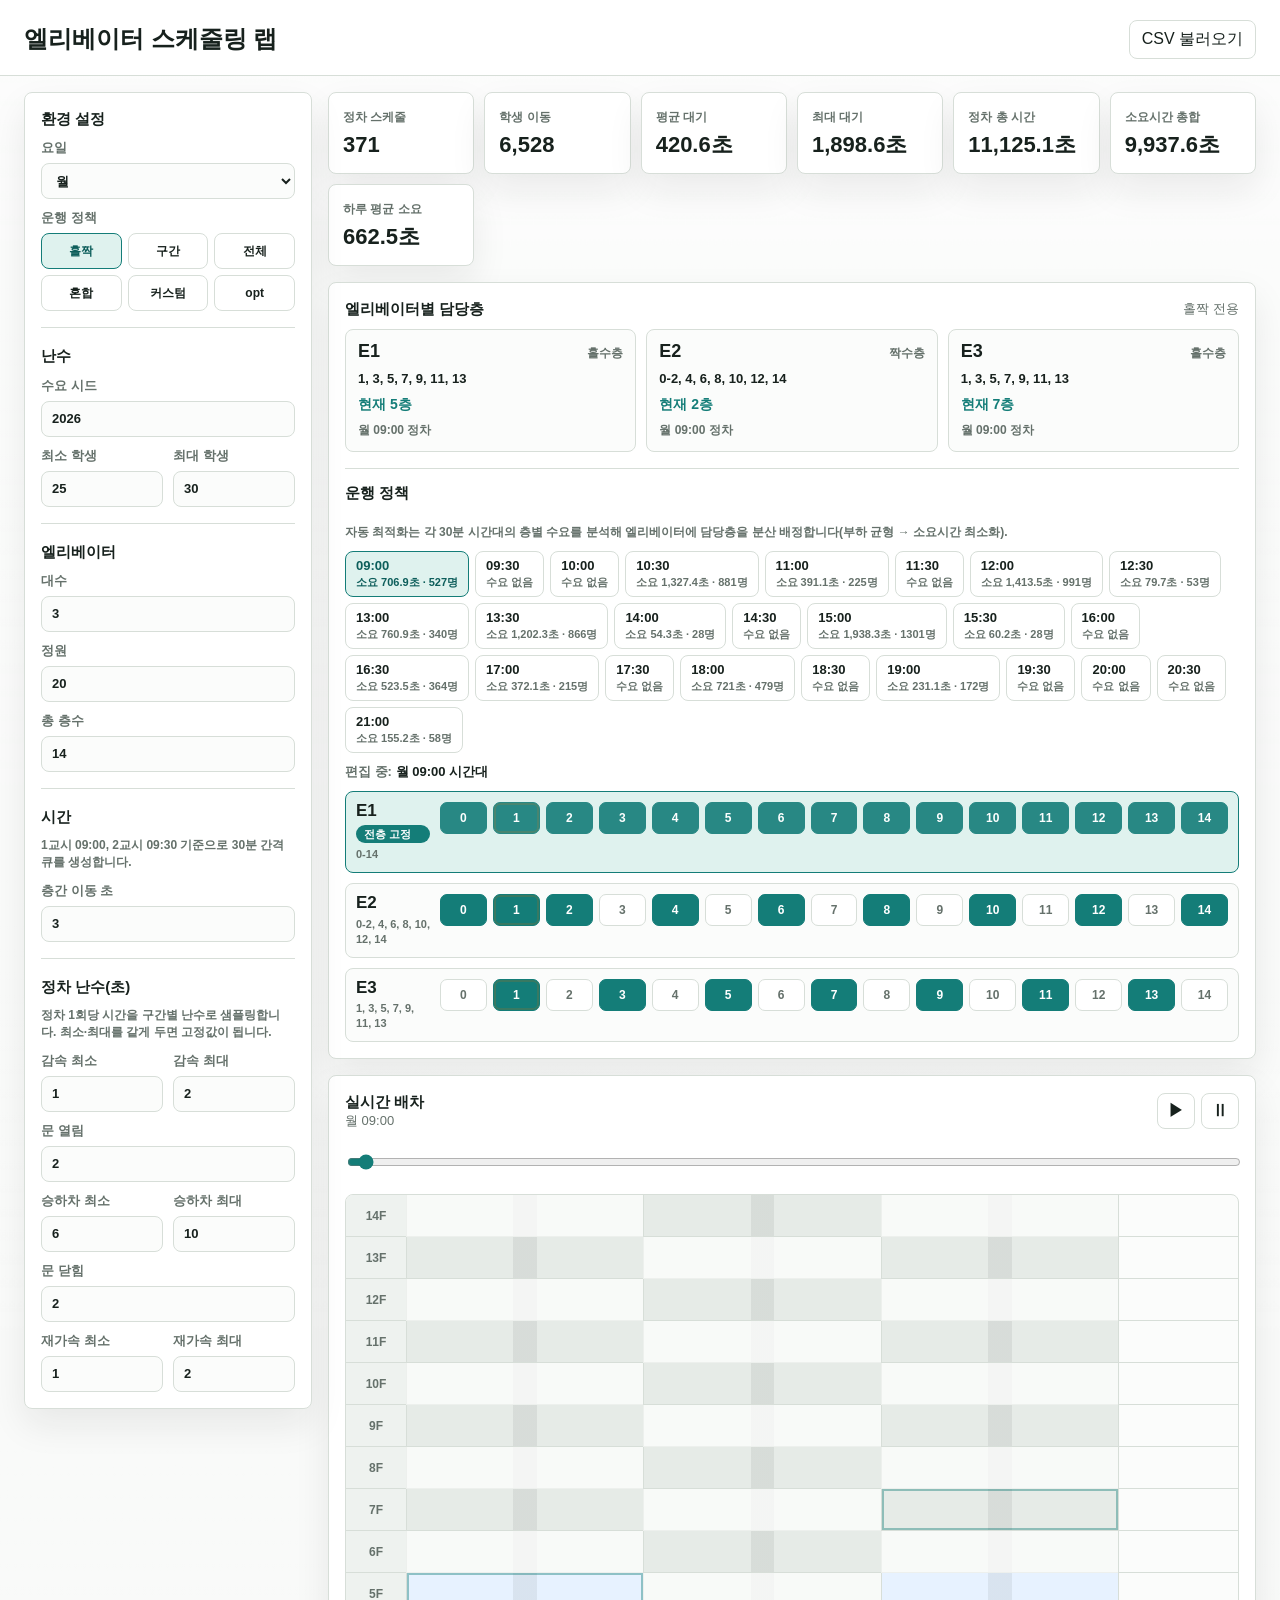
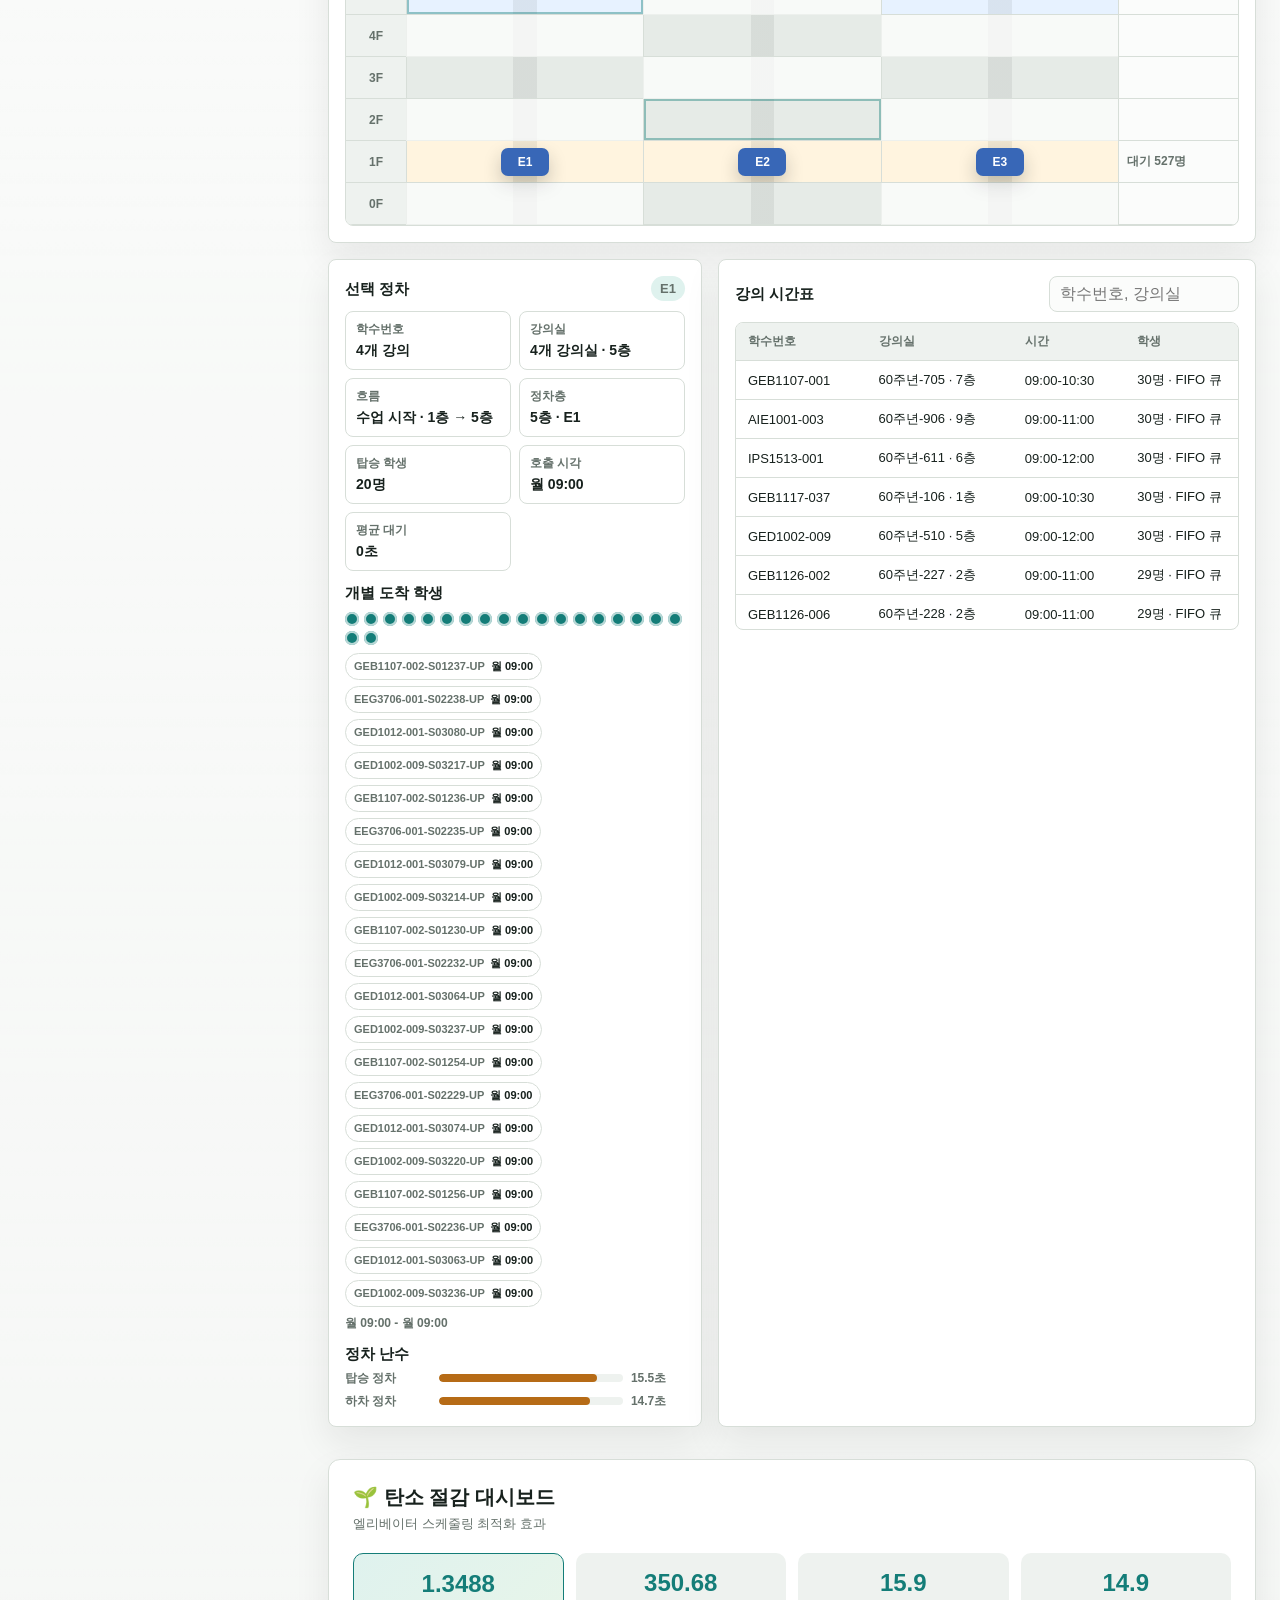
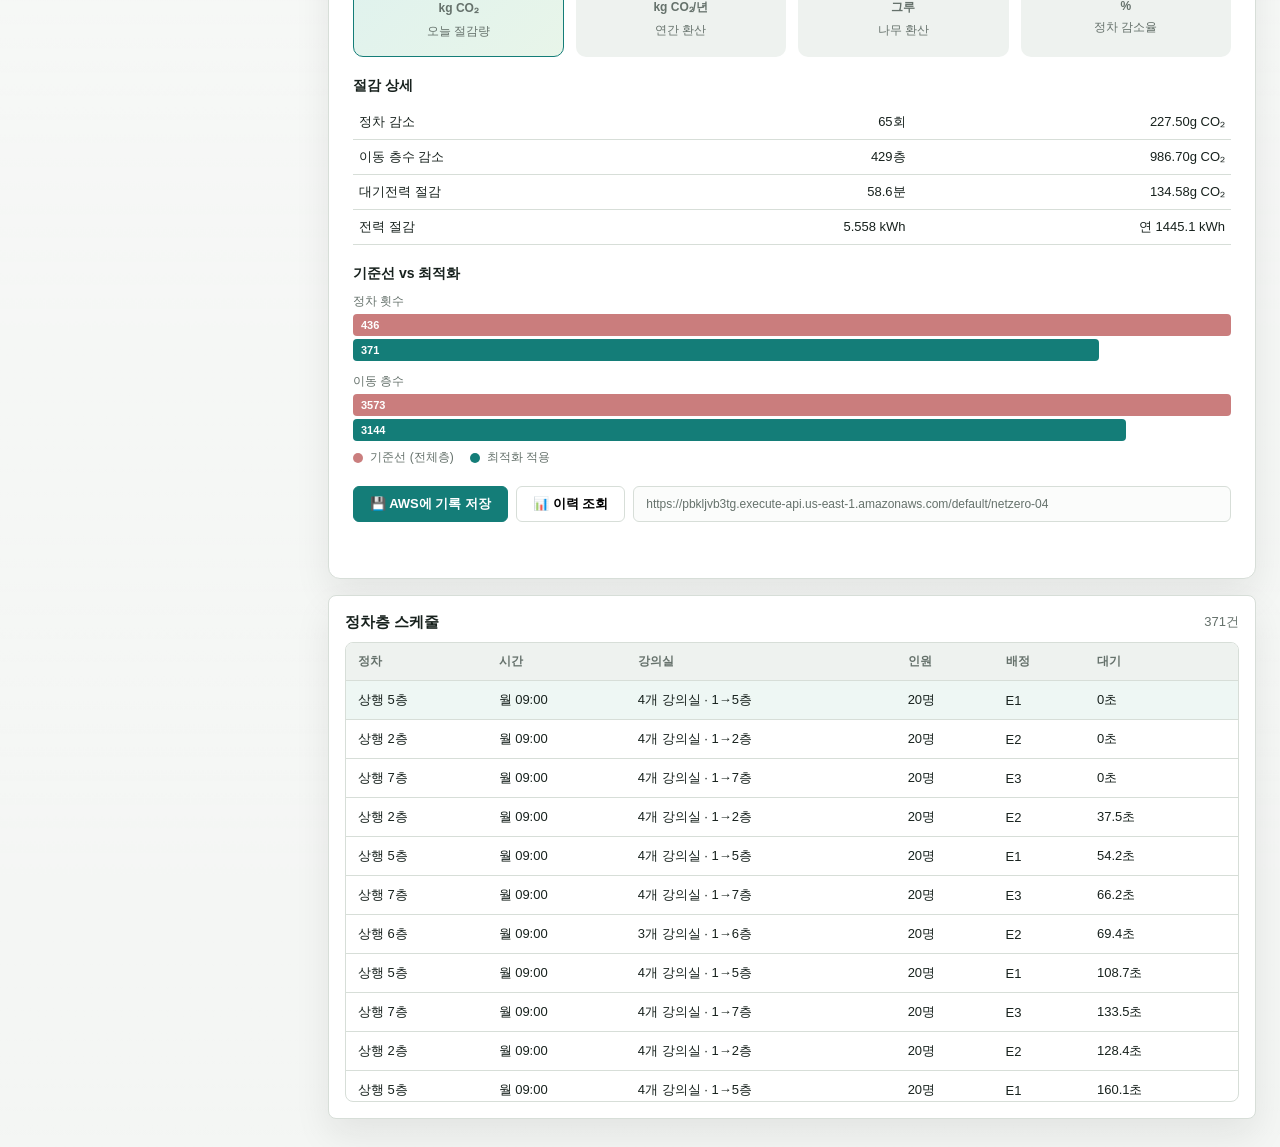
==== commit b7a7d96e: "Simplify door close timing control" ====
--- a/src/index.html
+++ b/src/index.html
@@ -105,7 +105,7 @@
               </label>
             </div>
             <label>
-              문 열림(고정)
+              문 열림
               <input id="doorOpenInput" type="number" value="2" min="0" max="60" step="0.5" />
             </label>
             <div class="range-row">
@@ -118,16 +118,10 @@
                 <input id="transferMaxInput" type="number" value="10" min="0" max="120" step="0.5" />
               </label>
             </div>
-            <div class="range-row">
-              <label>
-                문 닫힘 최소
-                <input id="doorCloseMinInput" type="number" value="2" min="0" max="60" step="0.5" />
-              </label>
-              <label>
-                문 닫힘 최대
-                <input id="doorCloseMaxInput" type="number" value="2" min="0" max="60" step="0.5" />
-              </label>
-            </div>
+            <label>
+              문 닫힘
+              <input id="doorCloseInput" type="number" value="2" min="0" max="60" step="0.5" />
+            </label>
             <div class="range-row">
               <label>
                 재가속 최소
